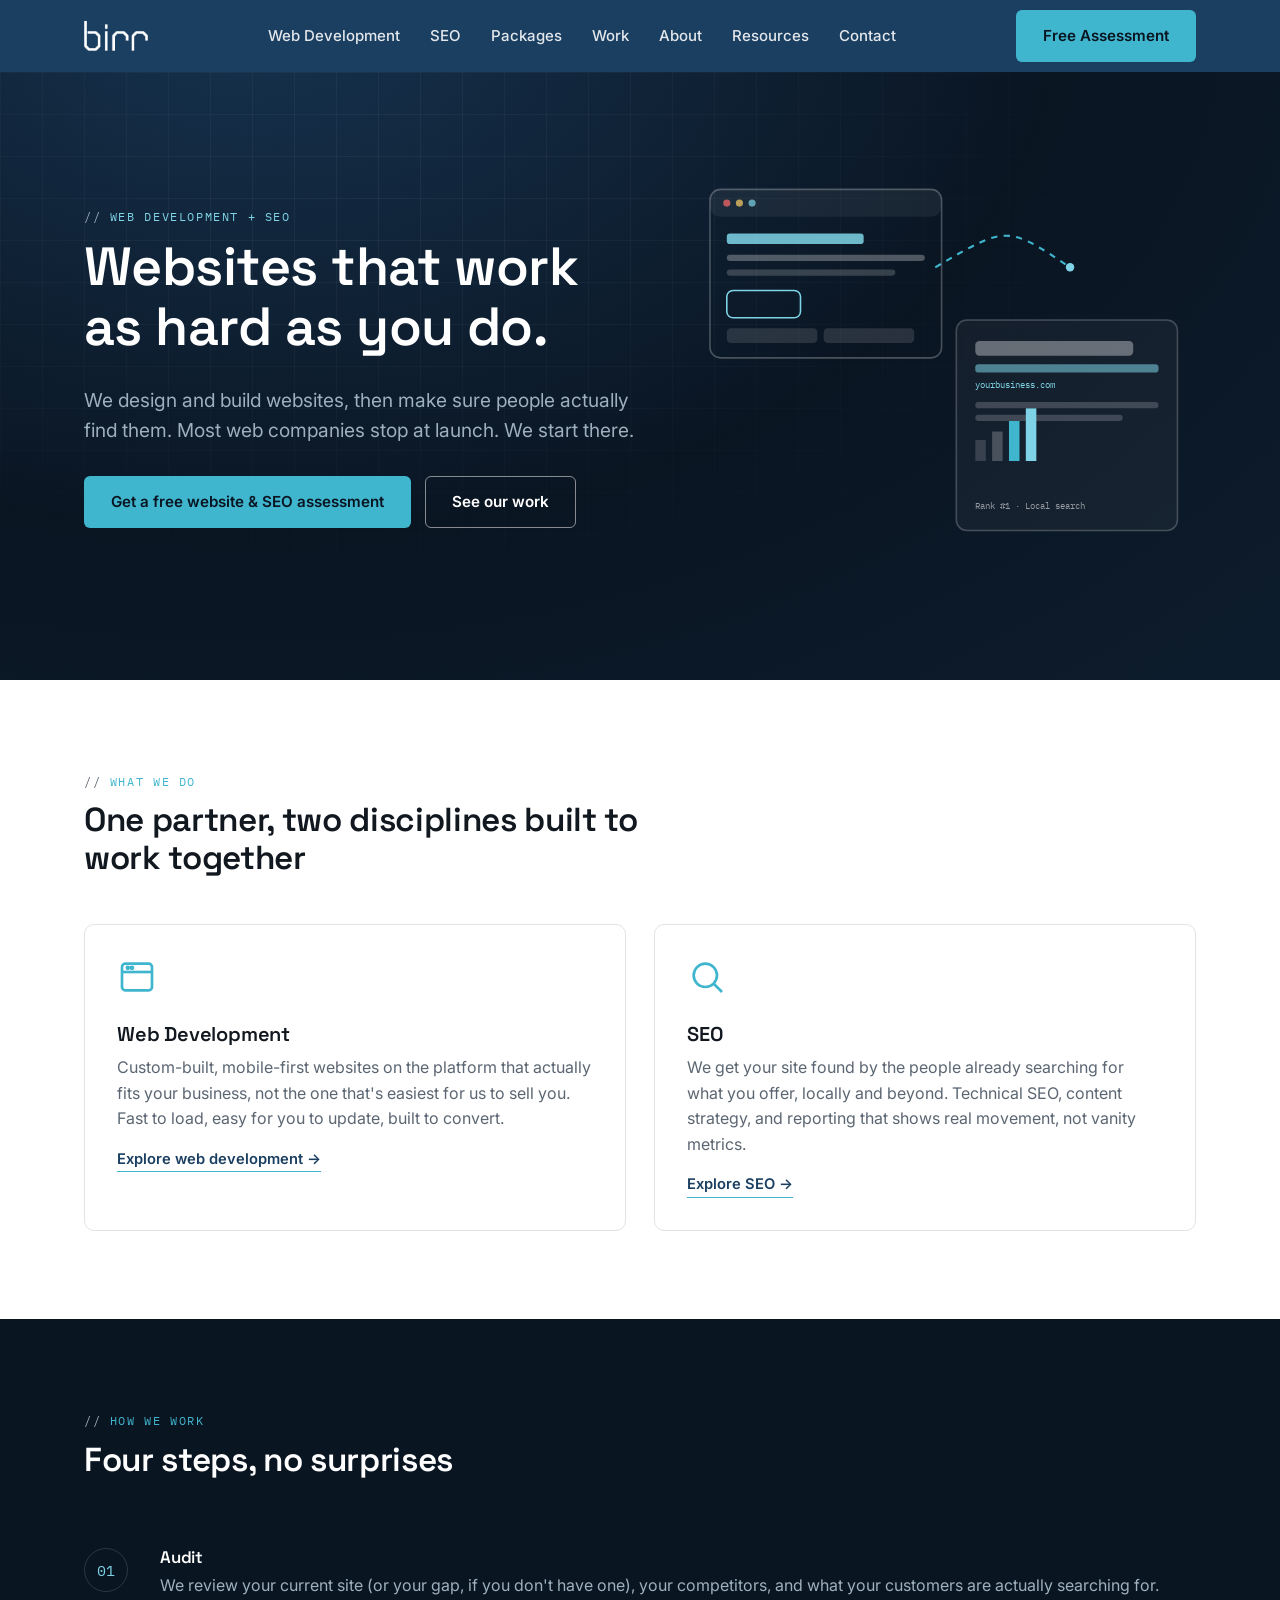
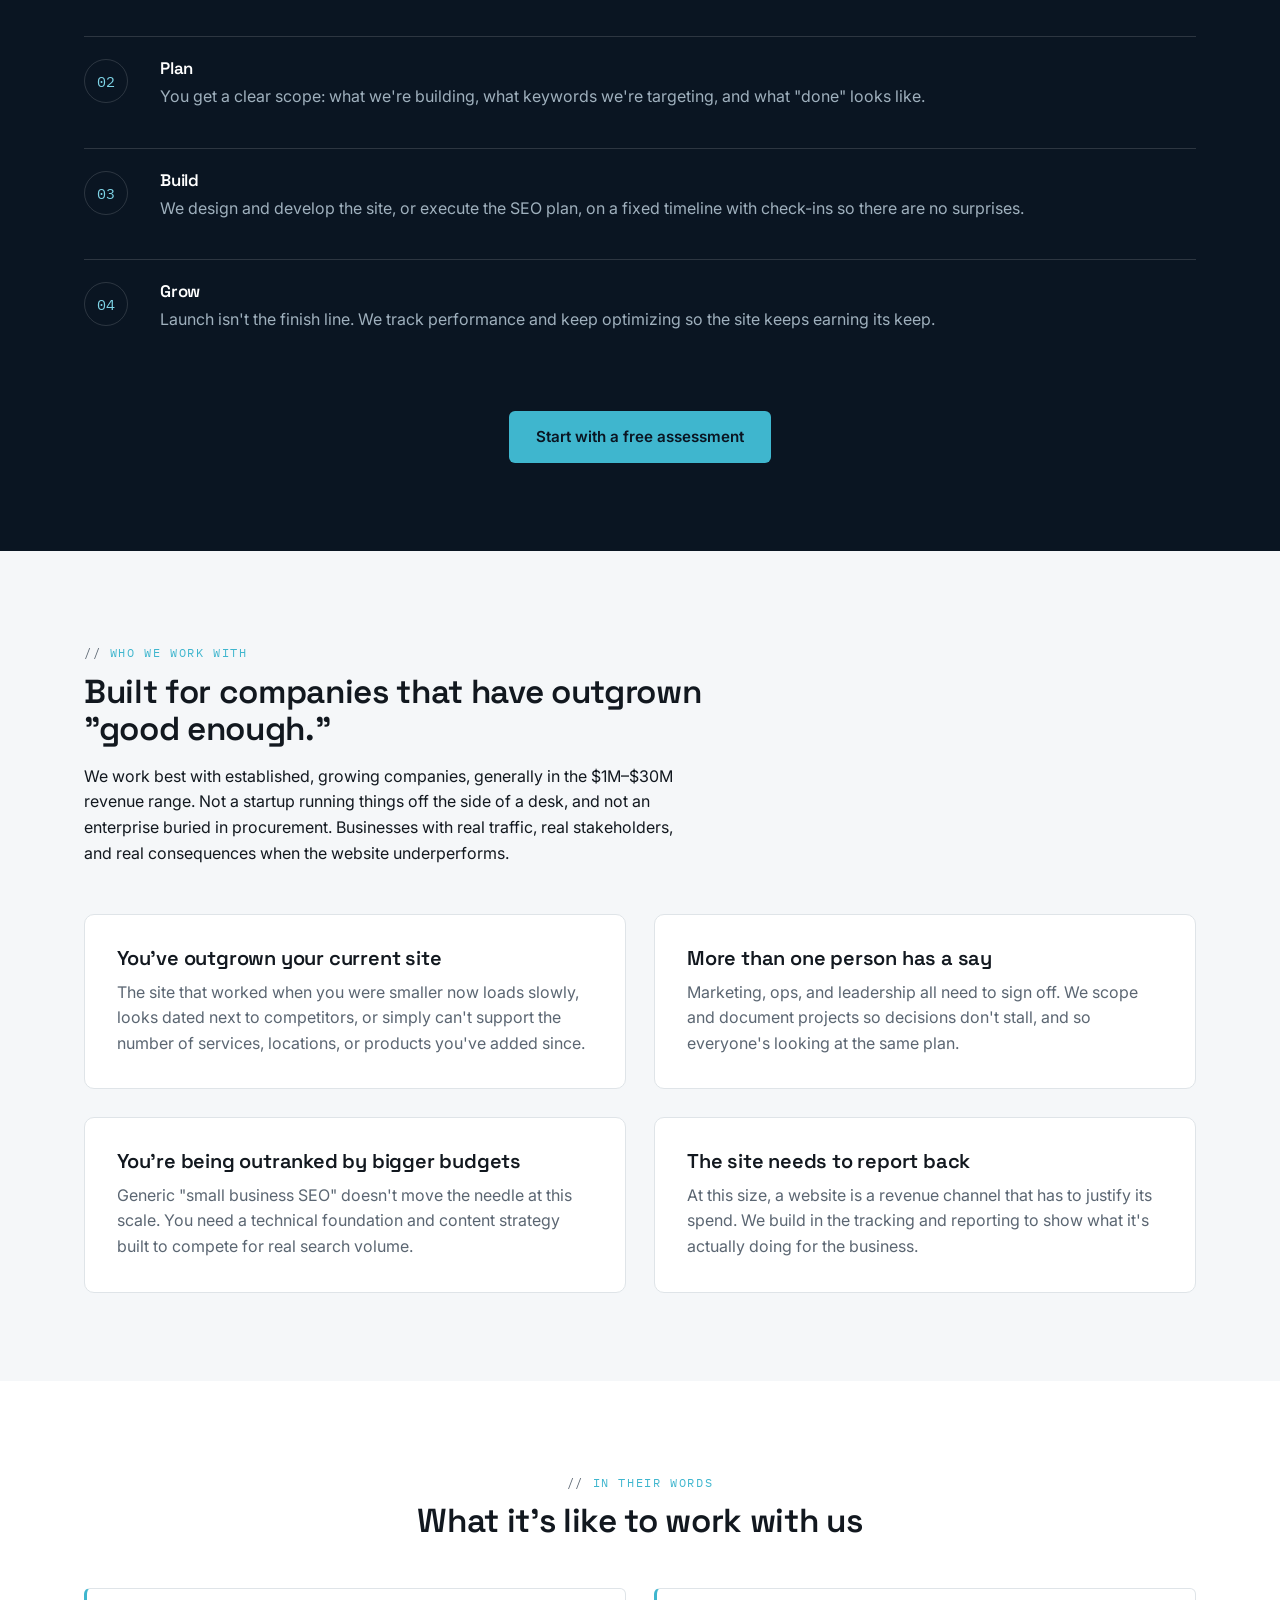
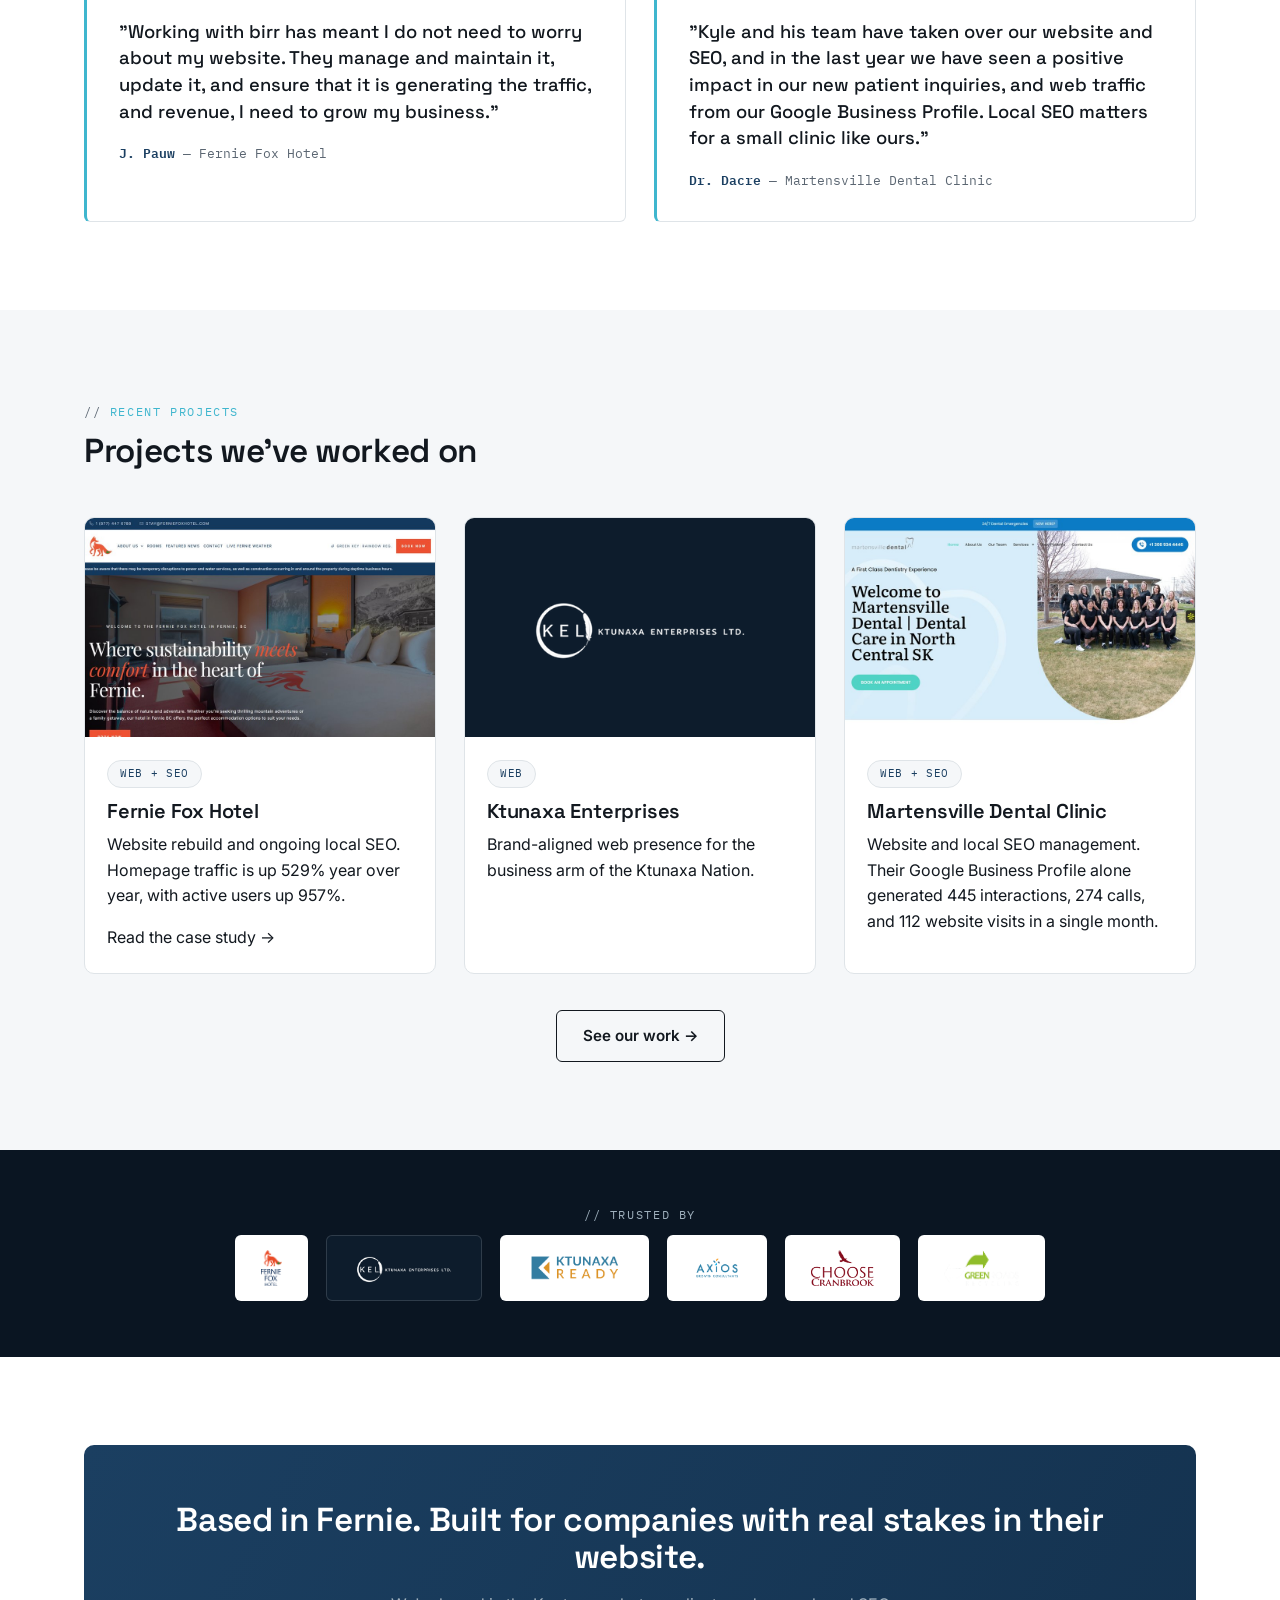
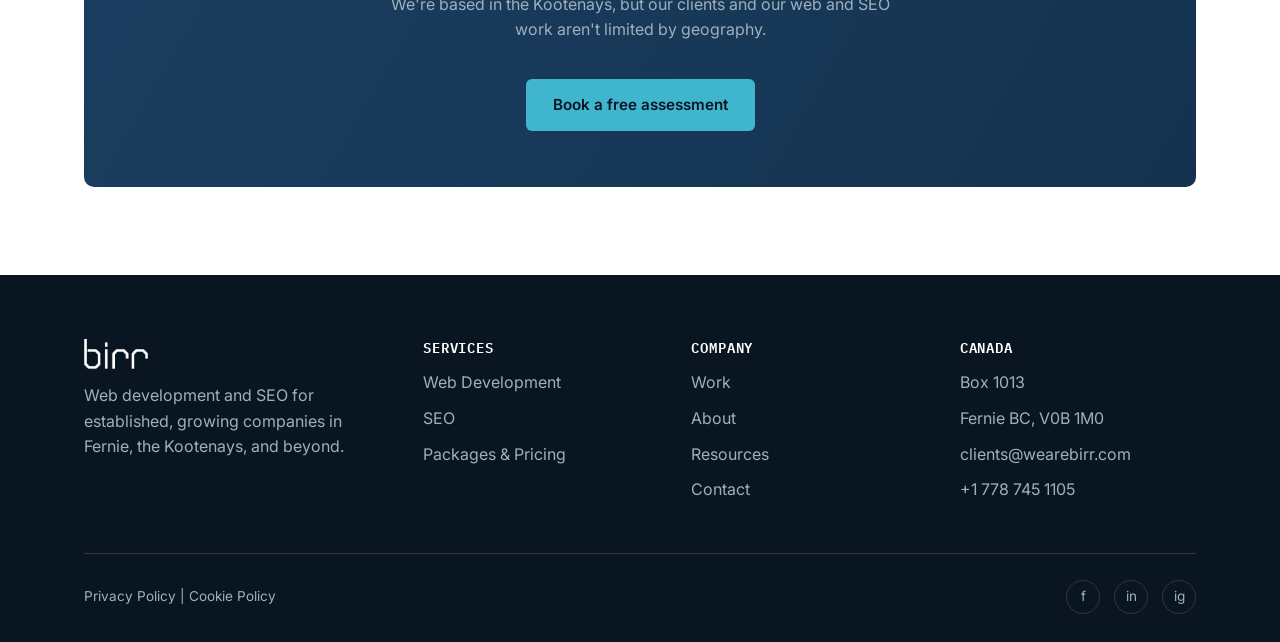
==== index.html @ 3ce80365 "initial launch" ====
<!doctype html>
<html lang="en">
<head>
<meta charset="utf-8">
<title>Website Design & SEO for Kootenay Businesses | birr</title>
<meta name="description" content="birr builds fast, conversion-ready websites and gets them ranking on Google. Web development and SEO for established, growing companies in Fernie, BC and beyond.">
<link rel="icon" type="image/png" sizes="32x32" href="images/favicon-32.png">
<link rel="icon" type="image/png" sizes="192x192" href="images/favicon-192.png">
<link rel="apple-touch-icon" href="images/favicon-192.png">
<link rel="canonical" href="https://wearebirr.com/">
<meta property="og:type" content="website">
<meta property="og:site_name" content="birr">
<meta property="og:title" content="Website Design & SEO for Kootenay Businesses | birr">
<meta property="og:description" content="birr builds fast, conversion-ready websites and gets them ranking on Google. Web development and SEO for established, growing companies in Fernie, BC and beyond.">
<meta property="og:url" content="https://wearebirr.com/">
<meta property="og:image" content="https://wearebirr.com/images/og-image.jpg">
<meta name="twitter:card" content="summary_large_image">
<meta name="twitter:title" content="Website Design & SEO for Kootenay Businesses | birr">
<meta name="twitter:description" content="birr builds fast, conversion-ready websites and gets them ranking on Google. Web development and SEO for established, growing companies in Fernie, BC and beyond.">
<meta name="twitter:image" content="https://wearebirr.com/images/og-image.jpg">
<meta name="viewport" content="width=device-width, initial-scale=1">
<link rel="preconnect" href="https://fonts.googleapis.com">
<link rel="preconnect" href="https://fonts.gstatic.com" crossorigin>
<link href="https://fonts.googleapis.com/css2?family=Space+Grotesk:wght@500;600;700&family=Inter:wght@400;500;600&family=IBM+Plex+Mono:wght@400;500&display=swap" rel="stylesheet">
<link rel="stylesheet" href="css/style.css">
<script type="application/ld+json">
{
  "@context": "https://schema.org",
  "@type": "ProfessionalService",
  "name": "birr",
  "url": "https://wearebirr.com/",
  "logo": "https://wearebirr.com/images/logo-white.png",
  "image": "https://wearebirr.com/images/og-image.jpg",
  "description": "Web development and SEO for established, growing companies in Fernie, the Kootenays, and beyond.",
  "address": {
    "@type": "PostalAddress",
    "postOfficeBoxNumber": "Box 1013",
    "addressLocality": "Fernie",
    "addressRegion": "BC",
    "postalCode": "V0B 1M0",
    "addressCountry": "CA"
  },
  "telephone": "+1-778-745-1105",
  "email": "clients@wearebirr.com",
  "areaServed": ["Fernie", "Kootenays", "British Columbia", "Canada"],
  "sameAs": [
    "https://www.facebook.com/wearebirr/",
    "https://ca.linkedin.com/company/wearebirr/",
    "https://www.instagram.com/birragency/"
  ],
  "makesOffer": [
    { "@type": "Offer", "itemOffered": { "@type": "Service", "name": "Web Development" } },
    { "@type": "Offer", "itemOffered": { "@type": "Service", "name": "SEO" } }
  ]
}
</script>
</head>
<body>

<header class="site-header">
  <div class="container">
    <a href="index.html" class="logo"><img src="images/logo-white.png" alt="birr" width="83" height="39"></a>
    <nav aria-label="Primary">
      <ul class="nav-links">
        <li><a href="web-development.html">Web Development</a></li>
        <li><a href="seo.html">SEO</a></li>
        <li><a href="packages.html">Packages</a></li>
        <li><a href="work.html">Work</a></li>
        <li><a href="about.html">About</a></li>
        <li><a href="resources.html">Resources</a></li>
        <li><a href="contact.html">Contact</a></li>
      </ul>
    </nav>
    <div class="nav-cta">
      <a href="contact.html" class="btn btn-primary">Free Assessment</a>
      <button class="nav-toggle" aria-label="Toggle menu" aria-expanded="false">
        <svg viewBox="0 0 24 24" fill="none" stroke="currentColor" stroke-width="2"><line x1="3" y1="6" x2="21" y2="6"/><line x1="3" y1="12" x2="21" y2="12"/><line x1="3" y1="18" x2="21" y2="18"/></svg>
      </button>
    </div>
  </div>
</header>

<section class="hero">
  <div class="container">
    <div class="hero-copy">
      <span class="eyebrow">Web development + SEO</span>
      <h1>Websites that work as hard as you do.</h1>
      <p class="hero-sub">We design and build websites, then make sure people actually find them. Most web companies stop at launch. We start there.</p>
      <div class="hero-actions">
        <a href="contact.html" class="btn btn-primary">Get a free website &amp; SEO assessment</a>
        <a href="work.html" class="btn btn-outline-light">See our work</a>
      </div>
    </div>
    <div class="hero-graphic">
      <!-- Signature element: a wireframe site being traced into a ranked
           search result — the visual thesis of "we build it, then we get
           it found." -->
      <svg class="build-rank-diagram" viewBox="0 0 480 380" role="img" aria-label="Diagram of a website being built and then appearing as a top search result">
        <rect x="18" y="26" width="220" height="160" rx="10" fill="none" stroke="rgba(255,255,255,0.25)" stroke-width="1.5"/>
        <rect x="18" y="26" width="220" height="26" rx="10" fill="rgba(255,255,255,0.06)"/>
        <circle cx="34" cy="39" r="3.4" fill="#ff6b6b" opacity="0.7"/>
        <circle cx="46" cy="39" r="3.4" fill="#ffd166" opacity="0.7"/>
        <circle cx="58" cy="39" r="3.4" fill="#7ed4e6" opacity="0.7"/>
        <rect x="34" y="68" width="130" height="10" rx="3" fill="#7ed4e6" opacity="0.85"/>
        <rect x="34" y="88" width="188" height="6" rx="3" fill="rgba(255,255,255,0.28)"/>
        <rect x="34" y="102" width="160" height="6" rx="3" fill="rgba(255,255,255,0.18)"/>
        <rect x="34" y="122" width="70" height="26" rx="6" fill="none" stroke="#7ed4e6" stroke-width="1.5"/>
        <rect x="34" y="158" width="86" height="14" rx="4" fill="rgba(255,255,255,0.12)"/>
        <rect x="126" y="158" width="86" height="14" rx="4" fill="rgba(255,255,255,0.12)"/>

        <path class="brd-path" d="M232 100 C 300 60, 300 60, 360 100" fill="none" stroke="#3fb6ce" stroke-width="2"/>
        <circle class="brd-pulse" cx="360" cy="100" r="4" fill="#7ed4e6"/>

        <rect x="252" y="150" width="210" height="200" rx="10" fill="rgba(255,255,255,0.04)" stroke="rgba(255,255,255,0.22)" stroke-width="1.5"/>
        <rect x="270" y="170" width="150" height="14" rx="4" fill="rgba(255,255,255,0.35)"/>
        <rect x="270" y="192" width="174" height="8" rx="3" fill="rgba(126,212,230,0.55)"/>
        <text x="270" y="215" font-family="IBM Plex Mono, monospace" font-size="9" fill="#7ed4e6">yourbusiness.com</text>
        <rect x="270" y="228" width="174" height="6" rx="3" fill="rgba(255,255,255,0.18)"/>
        <rect x="270" y="240" width="140" height="6" rx="3" fill="rgba(255,255,255,0.18)"/>

        <g transform="translate(270 264)">
          <rect y="0" width="10" height="20" fill="rgba(255,255,255,0.15)"/>
          <rect x="16" y="-8" width="10" height="28" fill="rgba(255,255,255,0.22)"/>
          <rect x="32" y="-18" width="10" height="38" fill="#3fb6ce"/>
          <rect x="48" y="-30" width="10" height="50" fill="#7ed4e6"/>
        </g>
        <text x="270" y="330" font-family="IBM Plex Mono, monospace" font-size="9" fill="rgba(255,255,255,0.55)">Rank #1 · Local search</text>
      </svg>
    </div>
  </div>
</section>

<section>
  <div class="container">
    <div class="section-head">
      <span class="eyebrow">What we do</span>
      <h2>One partner, two disciplines built to work together</h2>
    </div>
    <div class="grid grid-2">
      <div class="card">
        <svg class="card-icon" viewBox="0 0 24 24" fill="none" stroke="currentColor" stroke-width="1.6"><rect x="3" y="4" width="18" height="16" rx="2"/><line x1="3" y1="9" x2="21" y2="9"/><circle cx="6.5" cy="6.5" r="0.6" fill="currentColor"/><circle cx="9" cy="6.5" r="0.6" fill="currentColor"/></svg>
        <h3>Web Development</h3>
        <p>Custom-built, mobile-first websites on the platform that actually fits your business, not the one that's easiest for us to sell you. Fast to load, easy for you to update, built to convert.</p>
        <a class="card-link" href="web-development.html">Explore web development →</a>
      </div>
      <div class="card">
        <svg class="card-icon" viewBox="0 0 24 24" fill="none" stroke="currentColor" stroke-width="1.6"><circle cx="11" cy="11" r="7"/><line x1="21" y1="21" x2="16.2" y2="16.2"/></svg>
        <h3>SEO</h3>
        <p>We get your site found by the people already searching for what you offer, locally and beyond. Technical SEO, content strategy, and reporting that shows real movement, not vanity metrics.</p>
        <a class="card-link" href="seo.html">Explore SEO →</a>
      </div>
    </div>
  </div>
</section>

<section class="dark">
  <div class="container">
    <div class="section-head">
      <span class="eyebrow">How we work</span>
      <h2>Four steps, no surprises</h2>
    </div>
    <div class="steps">
      <div class="step">
        <div class="step-num">01</div>
        <div><h3>Audit</h3><p>We review your current site (or your gap, if you don't have one), your competitors, and what your customers are actually searching for.</p></div>
      </div>
      <div class="step">
        <div class="step-num">02</div>
        <div><h3>Plan</h3><p>You get a clear scope: what we're building, what keywords we're targeting, and what "done" looks like.</p></div>
      </div>
      <div class="step">
        <div class="step-num">03</div>
        <div><h3>Build</h3><p>We design and develop the site, or execute the SEO plan, on a fixed timeline with check-ins so there are no surprises.</p></div>
      </div>
      <div class="step">
        <div class="step-num">04</div>
        <div><h3>Grow</h3><p>Launch isn't the finish line. We track performance and keep optimizing so the site keeps earning its keep.</p></div>
      </div>
    </div>
    <div class="text-center" style="margin-top:40px;">
      <a href="contact.html" class="btn btn-primary">Start with a free assessment</a>
    </div>
  </div>
</section>

<section class="surface">
  <div class="container">
    <div class="section-head">
      <span class="eyebrow">Who we work with</span>
      <h2>Built for companies that have outgrown "good enough."</h2>
      <p>We work best with established, growing companies, generally in the $1M–$30M revenue range. Not a startup running things off the side of a desk, and not an enterprise buried in procurement. Businesses with real traffic, real stakeholders, and real consequences when the website underperforms.</p>
    </div>
    <div class="grid grid-2">
      <div class="card">
        <h3>You've outgrown your current site</h3>
        <p>The site that worked when you were smaller now loads slowly, looks dated next to competitors, or simply can't support the number of services, locations, or products you've added since.</p>
      </div>
      <div class="card">
        <h3>More than one person has a say</h3>
        <p>Marketing, ops, and leadership all need to sign off. We scope and document projects so decisions don't stall, and so everyone's looking at the same plan.</p>
      </div>
      <div class="card">
        <h3>You're being outranked by bigger budgets</h3>
        <p>Generic "small business SEO" doesn't move the needle at this scale. You need a technical foundation and content strategy built to compete for real search volume.</p>
      </div>
      <div class="card">
        <h3>The site needs to report back</h3>
        <p>At this size, a website is a revenue channel that has to justify its spend. We build in the tracking and reporting to show what it's actually doing for the business.</p>
      </div>
    </div>
  </div>
</section>

<section>
  <div class="container">
    <div class="section-head center">
      <span class="eyebrow">In their words</span>
      <h2>What it's like to work with us</h2>
    </div>
    <div class="grid grid-2">
      <div class="testimonial">
        <blockquote>"Working with birr has meant I do not need to worry about my website. They manage and maintain it, update it, and ensure that it is generating the traffic, and revenue, I need to grow my business."</blockquote>
        <cite><strong>J. Pauw</strong> — Fernie Fox Hotel</cite>
      </div>
      <div class="testimonial">
        <blockquote>"Kyle and his team have taken over our website and SEO, and in the last year we have seen a positive impact in our new patient inquiries, and web traffic from our Google Business Profile. Local SEO matters for a small clinic like ours."</blockquote>
        <cite><strong>Dr. Dacre</strong> — Martensville Dental Clinic</cite>
      </div>
    </div>
  </div>
</section>

<section class="surface">
  <div class="container">
    <div class="section-head">
      <span class="eyebrow">Recent projects</span>
      <h2>Projects we've worked on</h2>
    </div>
    <div class="grid grid-3">
      <div class="project-card">
        <div class="project-thumb has-shot"><img src="images/screenshots/fernie-fox-hotel.jpg" alt="Fernie Fox Hotel website homepage"></div>
        <div class="project-body">
          <span class="tag">Web + SEO</span>
          <h3>Fernie Fox Hotel</h3>
          <p>Website rebuild and ongoing local SEO. Homepage traffic is up 529% year over year, with active users up 957%.</p>
          <a class="card-link" href="fernie-fox-hotel.html">Read the case study →</a>
        </div>
      </div>
      <div class="project-card">
        <div class="project-thumb has-logo" style="background:var(--navy-deep-2);"><img src="images/clients/ktunaxa-enterprises.png" alt="Ktunaxa Enterprises Ltd. logo"></div>
        <div class="project-body">
          <span class="tag">Web</span>
          <h3>Ktunaxa Enterprises</h3>
          <p>Brand-aligned web presence for the business arm of the Ktunaxa Nation.</p>
        </div>
      </div>
      <div class="project-card">
        <div class="project-thumb has-shot"><img src="images/screenshots/martensville-dental.jpg" alt="Martensville Dental Clinic website homepage"></div>
        <div class="project-body">
          <span class="tag">Web + SEO</span>
          <h3>Martensville Dental Clinic</h3>
          <p>Website and local SEO management. Their Google Business Profile alone generated 445 interactions, 274 calls, and 112 website visits in a single month.</p>
        </div>
      </div>
    </div>
    <div class="text-center" style="margin-top:36px;">
      <a href="work.html" class="btn btn-outline">See our work →</a>
    </div>
  </div>
</section>

<section class="dark tight">
  <div class="container">
    <p class="eyebrow text-center" style="display:block;">Trusted by</p>
    <div class="client-logos">
      <div class="client-logo-chip"><img src="images/clients/fernie-fox-hotel.png" alt="Fernie Fox Hotel"></div>
      <div class="client-logo-chip on-dark-chip"><img src="images/clients/ktunaxa-enterprises.png" alt="Ktunaxa Enterprises Ltd."></div>
      <div class="client-logo-chip"><img src="images/clients/ktunaxa-ready.png" alt="Ktunaxa Ready"></div>
      <div class="client-logo-chip"><img src="images/clients/axios.png" alt="Axios Growth Consultants"></div>
      <div class="client-logo-chip"><img src="images/clients/choose-cranbrook.png" alt="Choose Cranbrook"></div>
      <div class="client-logo-chip"><img src="images/clients/greenroads.png" alt="Green Roads"></div>
    </div>
  </div>
</section>

<section>
  <div class="container">
    <div class="cta-banner">
      <h2>Based in Fernie. Built for companies with real stakes in their website.</h2>
      <p>We're based in the Kootenays, but our clients and our web and SEO work aren't limited by geography.</p>
      <a href="contact.html" class="btn btn-primary" style="margin-top:20px;">Book a free assessment</a>
    </div>
  </div>
</section>

<footer class="site-footer">
  <div class="container">
    <div class="footer-top">
      <div class="footer-col">
        <div class="logo"><img src="images/logo-white.png" alt="birr" width="83" height="39"></div>
        <p>Web development and SEO for established, growing companies in Fernie, the Kootenays, and beyond.</p>
      </div>
      <div class="footer-col">
        <h4>Services</h4>
        <ul>
          <li><a href="web-development.html">Web Development</a></li>
          <li><a href="seo.html">SEO</a></li>
          <li><a href="packages.html">Packages &amp; Pricing</a></li>
        </ul>
      </div>
      <div class="footer-col">
        <h4>Company</h4>
        <ul>
          <li><a href="work.html">Work</a></li>
          <li><a href="about.html">About</a></li>
          <li><a href="resources.html">Resources</a></li>
          <li><a href="contact.html">Contact</a></li>
        </ul>
      </div>
      <div class="footer-col">
        <h4>Canada</h4>
        <ul>
          <li>Box 1013</li>
          <li>Fernie BC, V0B 1M0</li>
          <li><a href="mailto:clients@wearebirr.com">clients@wearebirr.com</a></li>
          <li><a href="tel:+17787451105">+1 778 745 1105</a></li>
        </ul>
      </div>
    </div>
    <div class="footer-bottom">
      <div>Privacy Policy | Cookie Policy</div>
      <div class="social-links">
        <a href="https://www.facebook.com/wearebirr/" aria-label="Facebook">f</a>
        <a href="https://ca.linkedin.com/company/wearebirr/" aria-label="LinkedIn">in</a>
        <a href="https://www.instagram.com/birragency/" aria-label="Instagram">ig</a>
      </div>
    </div>
  </div>
</footer>

<script src="js/main.js"></script>
</body>
</html>
---- css/style.css ----
/* ==========================================================================
   birr — web development & SEO
   Design tokens
   ========================================================================== */

:root {
  /* Brand colours, carried from the existing wearebirr.com palette */
  --navy-header: #1b3f61;
  --navy-header-dark: #14324f;
  --navy-deep: #0a1522;
  --navy-deep-2: #0d1c2c;
  --accent: #7ed4e6;
  --accent-strong: #3fb6ce;
  --white: #ffffff;
  --ink: #12181f;
  --muted: #5b6672;
  --muted-on-dark: #9fb0bd;
  --surface: #f5f7f9;
  --surface-2: #eef1f4;
  --border: #dfe4e8;
  --border-on-dark: rgba(255, 255, 255, 0.14);

  --font-display: "Space Grotesk", "Helvetica Neue", Arial, sans-serif;
  --font-body: "Inter", "Helvetica Neue", Arial, sans-serif;
  --font-mono: "IBM Plex Mono", "Courier New", monospace;

  --container: 1160px;
  --radius: 10px;
  --radius-sm: 6px;
}

* { box-sizing: border-box; }
html { scroll-behavior: smooth; }

@media (prefers-reduced-motion: reduce) {
  html { scroll-behavior: auto; }
  *, *::before, *::after {
    animation-duration: 0.001ms !important;
    animation-iteration-count: 1 !important;
    transition-duration: 0.001ms !important;
    scroll-behavior: auto !important;
  }
}

body {
  margin: 0;
  font-family: var(--font-body);
  color: var(--ink);
  background: var(--white);
  line-height: 1.6;
  -webkit-font-smoothing: antialiased;
}

h1, h2, h3, h4 {
  font-family: var(--font-display);
  line-height: 1.12;
  margin: 0 0 0.5em 0;
  font-weight: 600;
  letter-spacing: -0.01em;
}

h1 { font-size: clamp(2.2rem, 4.2vw, 3.4rem); }
h2 { font-size: clamp(1.6rem, 2.6vw, 2.2rem); }
h3 { font-size: 1.25rem; }

p { margin: 0 0 1em 0; }
a { color: inherit; text-decoration: none; }

img { max-width: 100%; display: block; }

.container {
  max-width: var(--container);
  margin: 0 auto;
  padding: 0 24px;
}

/* Focus visibility */
a:focus-visible,
button:focus-visible,
input:focus-visible,
textarea:focus-visible,
select:focus-visible {
  outline: 2px solid var(--accent-strong);
  outline-offset: 3px;
}

/* Eyebrow / label style — monospace, used for structural signposting */
.eyebrow {
  font-family: var(--font-mono);
  font-size: 0.72rem;
  letter-spacing: 0.14em;
  text-transform: uppercase;
  color: var(--accent-strong);
  display: inline-block;
  margin-bottom: 0.9em;
}
.eyebrow::before { content: "// "; color: var(--muted); }
section.dark .eyebrow::before { color: var(--muted-on-dark); }

/* ==========================================================================
   Buttons
   ========================================================================== */

.btn {
  display: inline-flex;
  align-items: center;
  justify-content: center;
  gap: 8px;
  font-family: var(--font-body);
  font-weight: 600;
  font-size: 0.95rem;
  padding: 13px 26px;
  border-radius: var(--radius-sm);
  border: 1.5px solid transparent;
  cursor: pointer;
  transition: transform 0.15s ease, background 0.15s ease, border-color 0.15s ease, color 0.15s ease;
  white-space: nowrap;
}
.btn:hover { transform: translateY(-1px); }

.btn-primary {
  background: var(--accent-strong);
  color: var(--navy-deep);
}
.btn-primary:hover { background: var(--accent); }

.btn-outline {
  background: transparent;
  border-color: var(--ink);
  color: var(--ink);
}
.btn-outline:hover { border-color: var(--navy-header); background: var(--surface); }

.btn-outline-light {
  background: transparent;
  border-color: rgba(255,255,255,0.5);
  color: var(--white);
}
.btn-outline-light:hover { border-color: var(--white); background: rgba(255,255,255,0.08); }

.btn-block { width: 100%; }

/* ==========================================================================
   Header / nav
   ========================================================================== */

.site-header {
  background: var(--navy-header);
  position: sticky;
  top: 0;
  z-index: 50;
}
.site-header .container {
  display: flex;
  align-items: center;
  justify-content: space-between;
  height: 72px;
}

.logo {
  display: inline-flex;
  align-items: center;
}
.logo img {
  height: 30px;
  width: auto;
  display: block;
}

.nav-links {
  display: flex;
  align-items: center;
  gap: 30px;
  list-style: none;
  margin: 0;
  padding: 0;
}
.nav-links a {
  color: rgba(255,255,255,0.88);
  font-size: 0.94rem;
  font-weight: 500;
  transition: color 0.15s ease;
}
.nav-links a:hover,
.nav-links a[aria-current="page"] { color: var(--accent); }

.nav-cta { display: flex; align-items: center; gap: 18px; }

.nav-toggle {
  display: none;
  background: none;
  border: none;
  color: var(--white);
  cursor: pointer;
  padding: 6px;
}
.nav-toggle svg { width: 26px; height: 26px; }

@media (max-width: 880px) {
  .nav-links {
    position: absolute;
    top: 72px;
    left: 0;
    right: 0;
    background: var(--navy-header-dark);
    flex-direction: column;
    align-items: flex-start;
    gap: 0;
    padding: 8px 24px 20px;
    display: none;
  }
  .nav-links.open { display: flex; }
  .nav-links li { width: 100%; padding: 12px 0; border-bottom: 1px solid rgba(255,255,255,0.08); }
  .nav-cta .btn-primary { display: none; }
  .nav-toggle { display: inline-flex; }
}

/* ==========================================================================
   Hero (tech-forward, graphic-led, no photography)
   ========================================================================== */

.hero {
  background: radial-gradient(ellipse at 20% -10%, #16324e 0%, var(--navy-deep) 55%, var(--navy-deep-2) 100%);
  color: var(--white);
  position: relative;
  overflow: hidden;
  padding: 90px 0 110px;
}

.hero::before {
  content: "";
  position: absolute;
  inset: 0;
  background-image:
    linear-gradient(rgba(255,255,255,0.05) 1px, transparent 1px),
    linear-gradient(90deg, rgba(255,255,255,0.05) 1px, transparent 1px);
  background-size: 42px 42px;
  mask-image: radial-gradient(ellipse at 30% 20%, black 0%, transparent 65%);
  pointer-events: none;
}

.hero .container {
  position: relative;
  display: grid;
  grid-template-columns: 1.05fr 0.95fr;
  gap: 48px;
  align-items: center;
}

.hero-copy .eyebrow { color: var(--accent); }
.hero-copy .eyebrow::before { color: var(--muted-on-dark); }

.hero h1 { color: var(--white); }
.hero-sub {
  font-size: 1.2rem;
  color: var(--muted-on-dark);
  max-width: 46ch;
}
.hero-actions { display: flex; gap: 14px; margin-top: 30px; flex-wrap: wrap; }

.hero-graphic { position: relative; }

@media (max-width: 880px) {
  .hero .container { grid-template-columns: 1fr; }
  .hero-graphic { order: -1; max-width: 340px; margin: 0 auto; }
}

/* Signature diagram: browser wireframe -> search result, connected by a
   traced path. Represents "we build the site, then we get it found." */
.build-rank-diagram { width: 100%; height: auto; overflow: visible; }
.brd-path {
  stroke-dasharray: 6 6;
  animation: brd-dash 18s linear infinite;
}
@keyframes brd-dash { to { stroke-dashoffset: -240; } }
.brd-pulse { animation: brd-pulse 2.6s ease-in-out infinite; transform-origin: center; }
@keyframes brd-pulse { 0%, 100% { opacity: 0.55; } 50% { opacity: 1; } }

/* ==========================================================================
   Generic sections
   ========================================================================== */

section { padding: 88px 0; }
section.tight { padding: 56px 0; }
section.dark { background: var(--navy-deep); color: var(--white); }
section.dark h2, section.dark h3 { color: var(--white); }
section.dark p { color: var(--muted-on-dark); }
section.surface { background: var(--surface); }

.section-head { max-width: 620px; margin-bottom: 48px; }
.section-head.center { margin-left: auto; margin-right: auto; text-align: center; }

/* Two/three/four-up grids */
.grid {
  display: grid;
  gap: 28px;
}
.grid-2 { grid-template-columns: repeat(2, 1fr); }
.grid-3 { grid-template-columns: repeat(3, 1fr); }
.grid-4 { grid-template-columns: repeat(4, 1fr); }

@media (max-width: 880px) {
  .grid-2, .grid-3, .grid-4 { grid-template-columns: 1fr; }
}
@media (min-width: 881px) and (max-width: 1080px) {
  .grid-4 { grid-template-columns: repeat(2, 1fr); }
}

/* Service / feature cards */
.card {
  background: var(--white);
  border: 1px solid var(--border);
  border-radius: var(--radius);
  padding: 32px;
  transition: border-color 0.2s ease, transform 0.2s ease;
}
.card:hover { border-color: var(--accent-strong); transform: translateY(-3px); }
.card .card-icon {
  width: 40px; height: 40px;
  margin-bottom: 18px;
  color: var(--accent-strong);
}
.card h3 { margin-bottom: 10px; }
.card p { color: var(--muted); margin-bottom: 0; }
.card a.card-link {
  display: inline-block;
  margin-top: 16px;
  font-weight: 600;
  font-size: 0.92rem;
  color: var(--navy-header);
  border-bottom: 1px solid var(--accent-strong);
}

.card.on-dark { background: var(--navy-deep-2); border-color: var(--border-on-dark); }
.card.on-dark p { color: var(--muted-on-dark); }
.card.on-dark a.card-link { color: var(--accent); }

/* Numbered process steps */
.steps { counter-reset: step; }
.step {
  display: grid;
  grid-template-columns: 56px 1fr;
  gap: 20px;
  padding: 22px 0;
  border-bottom: 1px solid var(--border-on-dark);
}
.step:last-child { border-bottom: none; }
.step-num {
  font-family: var(--font-mono);
  font-size: 0.95rem;
  color: var(--accent);
  border: 1px solid var(--border-on-dark);
  border-radius: 50%;
  width: 44px; height: 44px;
  display: flex; align-items: center; justify-content: center;
}
.step h3 { margin-bottom: 6px; font-size: 1.05rem; }

/* CTA banner */
.cta-banner {
  background: linear-gradient(120deg, var(--navy-header) 0%, var(--navy-header-dark) 100%);
  color: var(--white);
  border-radius: var(--radius);
  padding: 56px;
  text-align: center;
}
.cta-banner h2 { color: var(--white); }
.cta-banner p { color: var(--muted-on-dark); max-width: 52ch; margin-left: auto; margin-right: auto; }

/* Pricing table */
.pricing-table { width: 100%; border-collapse: collapse; }
.pricing-table th, .pricing-table td {
  border: 1px solid var(--border);
  padding: 18px;
  text-align: left;
  vertical-align: top;
}
.pricing-table thead th {
  background: var(--navy-deep);
  color: var(--white);
  font-family: var(--font-display);
}
.pricing-table td.price { font-family: var(--font-mono); font-size: 1.1rem; color: var(--navy-header); }
.pricing-table tbody tr:nth-child(odd) { background: var(--surface); }

@media (max-width: 700px) {
  .pricing-table, .pricing-table thead, .pricing-table tbody, .pricing-table th, .pricing-table td, .pricing-table tr { display: block; }
  .pricing-table thead { display: none; }
  .pricing-table tr { margin-bottom: 20px; border: 1px solid var(--border); border-radius: var(--radius-sm); overflow: hidden; }
  .pricing-table td { border: none; border-bottom: 1px solid var(--border); }
  .pricing-table td::before { content: attr(data-label); display: block; font-family: var(--font-mono); font-size: 0.7rem; color: var(--muted); text-transform: uppercase; letter-spacing: 0.08em; margin-bottom: 4px; }
}

/* FAQ */
.faq-item { border-bottom: 1px solid var(--border); padding: 22px 0; }
.faq-item summary {
  cursor: pointer;
  font-family: var(--font-display);
  font-weight: 600;
  font-size: 1.05rem;
  list-style: none;
  display: flex;
  justify-content: space-between;
  align-items: center;
}
.faq-item summary::-webkit-details-marker { display: none; }
.faq-item summary::after {
  content: "+";
  font-family: var(--font-mono);
  font-size: 1.4rem;
  color: var(--accent-strong);
  margin-left: 20px;
  transition: transform 0.2s ease;
}
.faq-item[open] summary::after { transform: rotate(45deg); }
.faq-item p { margin-top: 14px; color: var(--muted); }

/* Client logo bar */
.client-logos {
  display: flex;
  flex-wrap: wrap;
  gap: 18px;
  align-items: center;
  justify-content: center;
}
.client-logo-chip {
  background: var(--white);
  border-radius: var(--radius-sm);
  padding: 14px 26px;
  height: 66px;
  display: flex;
  align-items: center;
  justify-content: center;
}
.client-logo-chip img {
  max-height: 36px;
  max-width: 140px;
  width: auto;
  height: auto;
  display: block;
}
.client-logo-chip.on-dark-chip {
  background: var(--navy-deep-2);
  border: 1px solid var(--border-on-dark);
}

/* Real client logo shown inside a project thumbnail, in lieu of a full
   site screenshot */
.project-thumb.has-logo {
  background: var(--surface-2);
  padding: 30px;
}
.project-thumb.has-logo img {
  max-width: 78%;
  max-height: 72%;
  width: auto;
  height: auto;
}

/* Real site screenshot inside a project thumbnail */
.project-thumb.has-shot {
  padding: 0;
  overflow: hidden;
}
.project-thumb.has-shot img {
  width: 100%;
  height: 100%;
  object-fit: cover;
  object-position: top;
  display: block;
}

/* Project showcase cards (Work page) */
.project-card {
  border: 1px solid var(--border);
  border-radius: var(--radius);
  overflow: hidden;
  background: var(--white);
}
.project-thumb {
  aspect-ratio: 16 / 10;
  background:
    linear-gradient(135deg, var(--surface-2) 25%, transparent 25%) -8px 0/16px 16px,
    linear-gradient(225deg, var(--surface-2) 25%, transparent 25%) -8px 0/16px 16px,
    linear-gradient(315deg, var(--surface-2) 25%, transparent 25%) 0px 0/16px 16px,
    linear-gradient(45deg, var(--surface-2) 25%, var(--surface) 25%) 0px 0/16px 16px;
  display: flex;
  align-items: center;
  justify-content: center;
  color: var(--muted);
  font-family: var(--font-mono);
  font-size: 0.8rem;
  text-align: center;
  padding: 16px;
}
.project-body { padding: 22px; }
.tag {
  display: inline-block;
  font-family: var(--font-mono);
  font-size: 0.7rem;
  letter-spacing: 0.06em;
  text-transform: uppercase;
  background: var(--surface);
  border: 1px solid var(--border);
  border-radius: 20px;
  padding: 4px 12px;
  margin-bottom: 12px;
  color: var(--navy-header);
}

/* Forms */
.form-field { margin-bottom: 20px; }
.form-field label {
  display: block;
  font-weight: 600;
  font-size: 0.88rem;
  margin-bottom: 6px;
}
.form-field input,
.form-field select,
.form-field textarea {
  width: 100%;
  padding: 12px 14px;
  border: 1.5px solid var(--border);
  border-radius: var(--radius-sm);
  font-family: var(--font-body);
  font-size: 0.96rem;
  background: var(--white);
  color: var(--ink);
}
.form-field textarea { resize: vertical; min-height: 120px; }
.form-field input:focus,
.form-field select:focus,
.form-field textarea:focus {
  outline: 2px solid var(--accent-strong);
  outline-offset: 1px;
  border-color: var(--accent-strong);
}
.form-field input[aria-invalid="true"],
.form-field textarea[aria-invalid="true"] {
  border-color: #d64545;
}
.field-error {
  display: block;
  margin-top: 6px;
  font-size: 0.82rem;
  color: #c53030;
}

/* Contact form submit status (Formspree AJAX response) */
.form-status {
  display: none;
  border-radius: var(--radius-sm);
  padding: 16px 18px;
  margin-top: 18px;
  font-size: 0.94rem;
}
.form-status.visible { display: block; }
.form-status.success {
  background: rgba(126, 212, 230, 0.14);
  border: 1px solid var(--accent-strong);
  color: var(--navy-header);
}
.form-status.error {
  background: rgba(214, 69, 69, 0.08);
  border: 1px solid #d64545;
  color: #a83232;
}
.btn[disabled] { opacity: 0.65; cursor: not-allowed; transform: none; }

/* Testimonials */
.testimonial {
  background: var(--white);
  border: 1px solid var(--border);
  border-left: 3px solid var(--accent-strong);
  border-radius: var(--radius-sm);
  padding: 30px 32px;
}
.testimonial blockquote {
  margin: 0 0 18px 0;
  font-family: var(--font-display);
  font-size: 1.15rem;
  font-weight: 500;
  line-height: 1.45;
  color: var(--ink);
}
.testimonial cite {
  font-style: normal;
  font-family: var(--font-mono);
  font-size: 0.82rem;
  color: var(--muted);
  display: block;
}
.testimonial cite strong { color: var(--navy-header); font-weight: 600; }
section.dark .testimonial { background: var(--navy-deep-2); border-color: var(--border-on-dark); }
section.dark .testimonial blockquote { color: var(--white); }
section.dark .testimonial cite { color: var(--muted-on-dark); }
section.dark .testimonial cite strong { color: var(--accent); }

/* Case study stat callouts */
.stat-card {
  text-align: center;
  padding: 28px 18px;
  border: 1px solid var(--border);
  border-radius: var(--radius);
  background: var(--white);
}
.stat-card .stat-number {
  font-family: var(--font-display);
  font-size: 2.1rem;
  font-weight: 700;
  color: var(--navy-header);
  line-height: 1;
  margin-bottom: 8px;
}
.stat-card .stat-number .delta {
  display: block;
  font-family: var(--font-mono);
  font-size: 0.78rem;
  font-weight: 500;
  color: var(--accent-strong);
  margin-top: 6px;
}
.stat-card .stat-label {
  font-size: 0.86rem;
  color: var(--muted);
}
section.dark .stat-card { background: var(--navy-deep-2); border-color: var(--border-on-dark); }
section.dark .stat-card .stat-number { color: var(--white); }
section.dark .stat-card .stat-label { color: var(--muted-on-dark); }

.case-study-quote-block {
  border-left: 3px solid var(--accent-strong);
  padding-left: 24px;
  margin: 0;
}
.case-study-quote-block p {
  font-family: var(--font-display);
  font-size: 1.4rem;
  font-weight: 500;
  line-height: 1.4;
  color: var(--ink);
}
.case-study-quote-block cite {
  font-style: normal;
  font-family: var(--font-mono);
  font-size: 0.85rem;
  color: var(--muted);
}

.contact-card {
  background: var(--navy-deep);
  color: var(--white);
  border-radius: var(--radius);
  padding: 34px;
}
.contact-card h3 { color: var(--white); }
.contact-card p { color: var(--muted-on-dark); }
.contact-line { display: flex; gap: 12px; margin-bottom: 14px; font-size: 0.96rem; }
.contact-line svg { flex-shrink: 0; color: var(--accent); width: 20px; height: 20px; margin-top: 2px; }

/* Breadcrumb-ish page intro band */
.page-intro {
  background: var(--surface);
  padding: 54px 0;
  border-bottom: 1px solid var(--border);
}
.page-intro .eyebrow { color: var(--accent-strong); }

/* Footer */
.site-footer {
  background: var(--navy-deep);
  color: var(--muted-on-dark);
  padding: 64px 0 28px;
}
.footer-top {
  display: grid;
  grid-template-columns: 1.3fr 1fr 1fr 1fr;
  gap: 32px;
  padding-bottom: 40px;
  border-bottom: 1px solid var(--border-on-dark);
}
.footer-top .logo { margin-bottom: 14px; }
.footer-col h4 {
  color: var(--white);
  font-size: 0.85rem;
  letter-spacing: 0.06em;
  text-transform: uppercase;
  font-family: var(--font-mono);
  margin-bottom: 16px;
}
.footer-col ul { list-style: none; margin: 0; padding: 0; }
.footer-col li { margin-bottom: 10px; }
.footer-col a:hover { color: var(--accent); }
.footer-bottom {
  display: flex;
  justify-content: space-between;
  align-items: center;
  flex-wrap: wrap;
  gap: 12px;
  padding-top: 26px;
  font-size: 0.85rem;
}
.social-links { display: flex; gap: 14px; }
.social-links a {
  width: 34px; height: 34px;
  border: 1px solid var(--border-on-dark);
  border-radius: 50%;
  display: flex; align-items: center; justify-content: center;
  transition: border-color 0.15s ease, color 0.15s ease;
}
.social-links a:hover { border-color: var(--accent); color: var(--accent); }

@media (max-width: 880px) {
  .footer-top { grid-template-columns: 1fr 1fr; }
}
@media (max-width: 560px) {
  .footer-top { grid-template-columns: 1fr; }
}

/* Utility */
.text-center { text-align: center; }
.mt-0 { margin-top: 0; }
.mb-0 { margin-bottom: 0; }
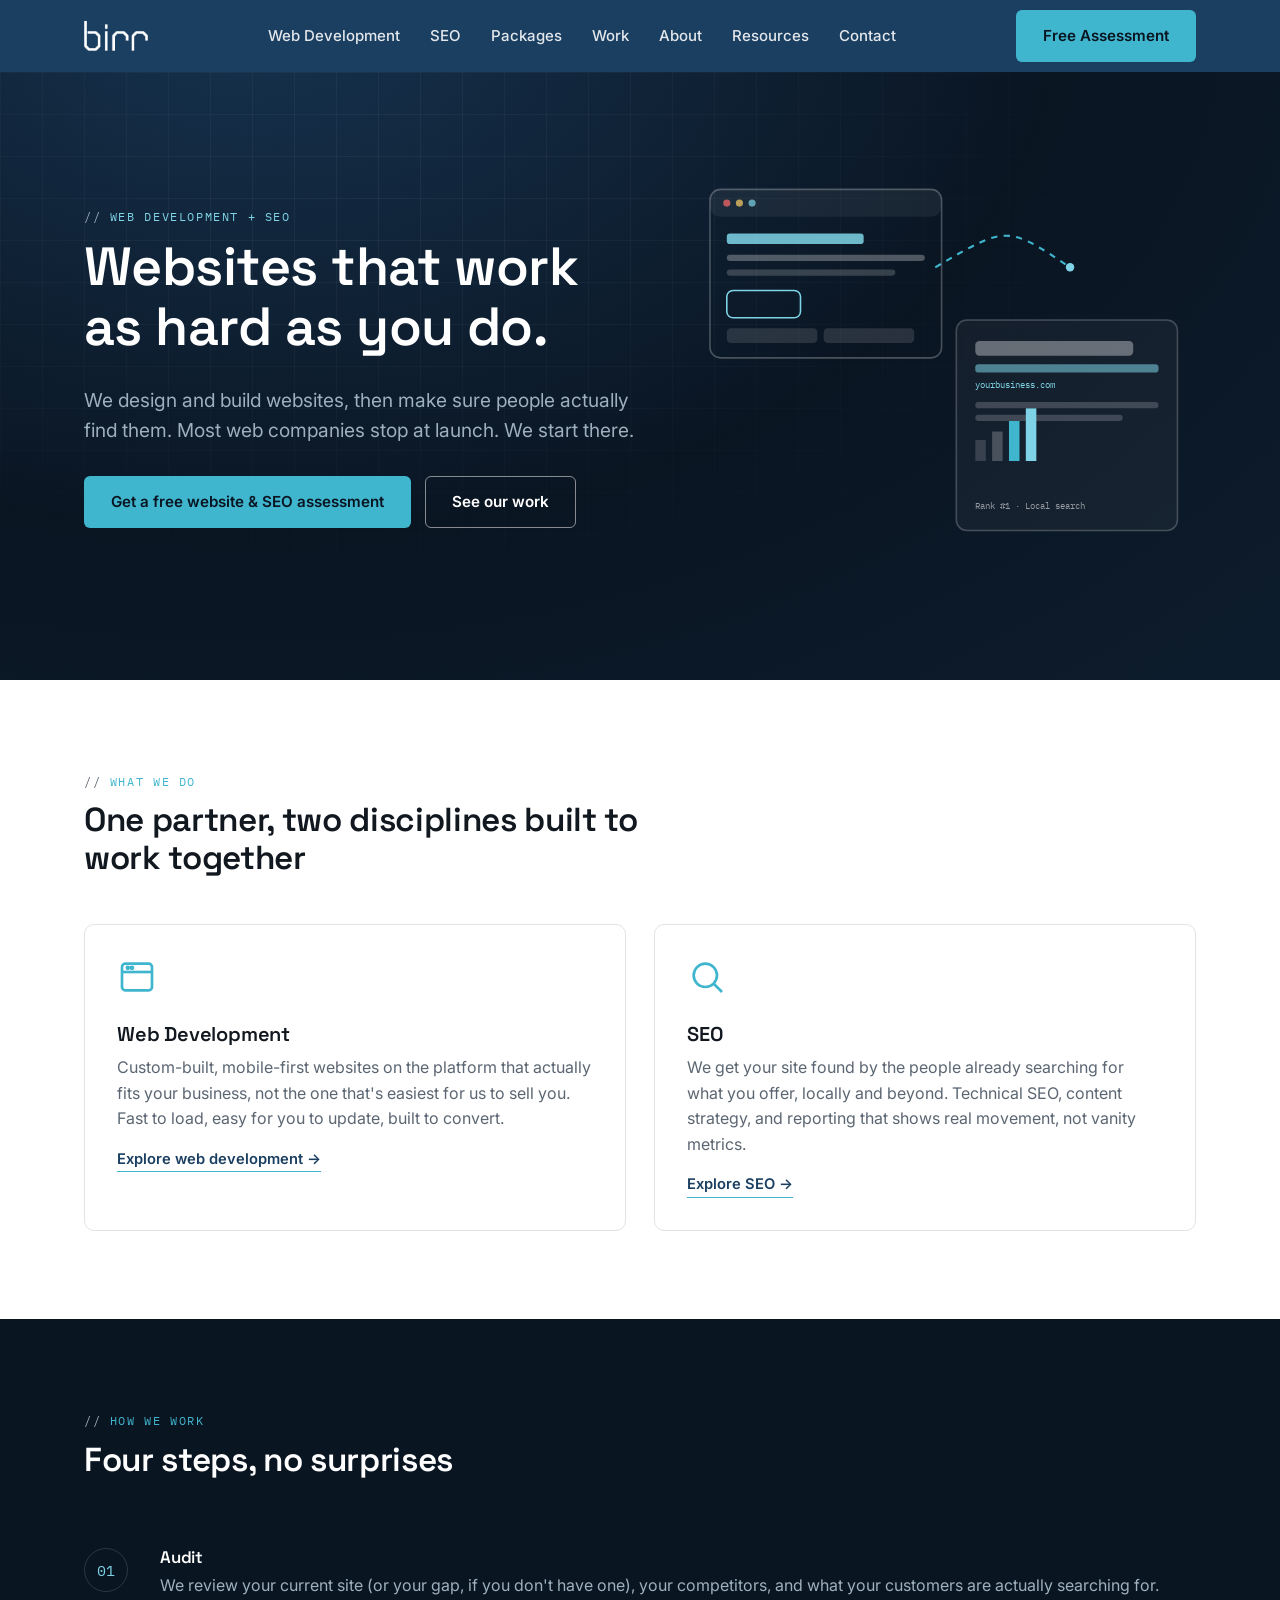
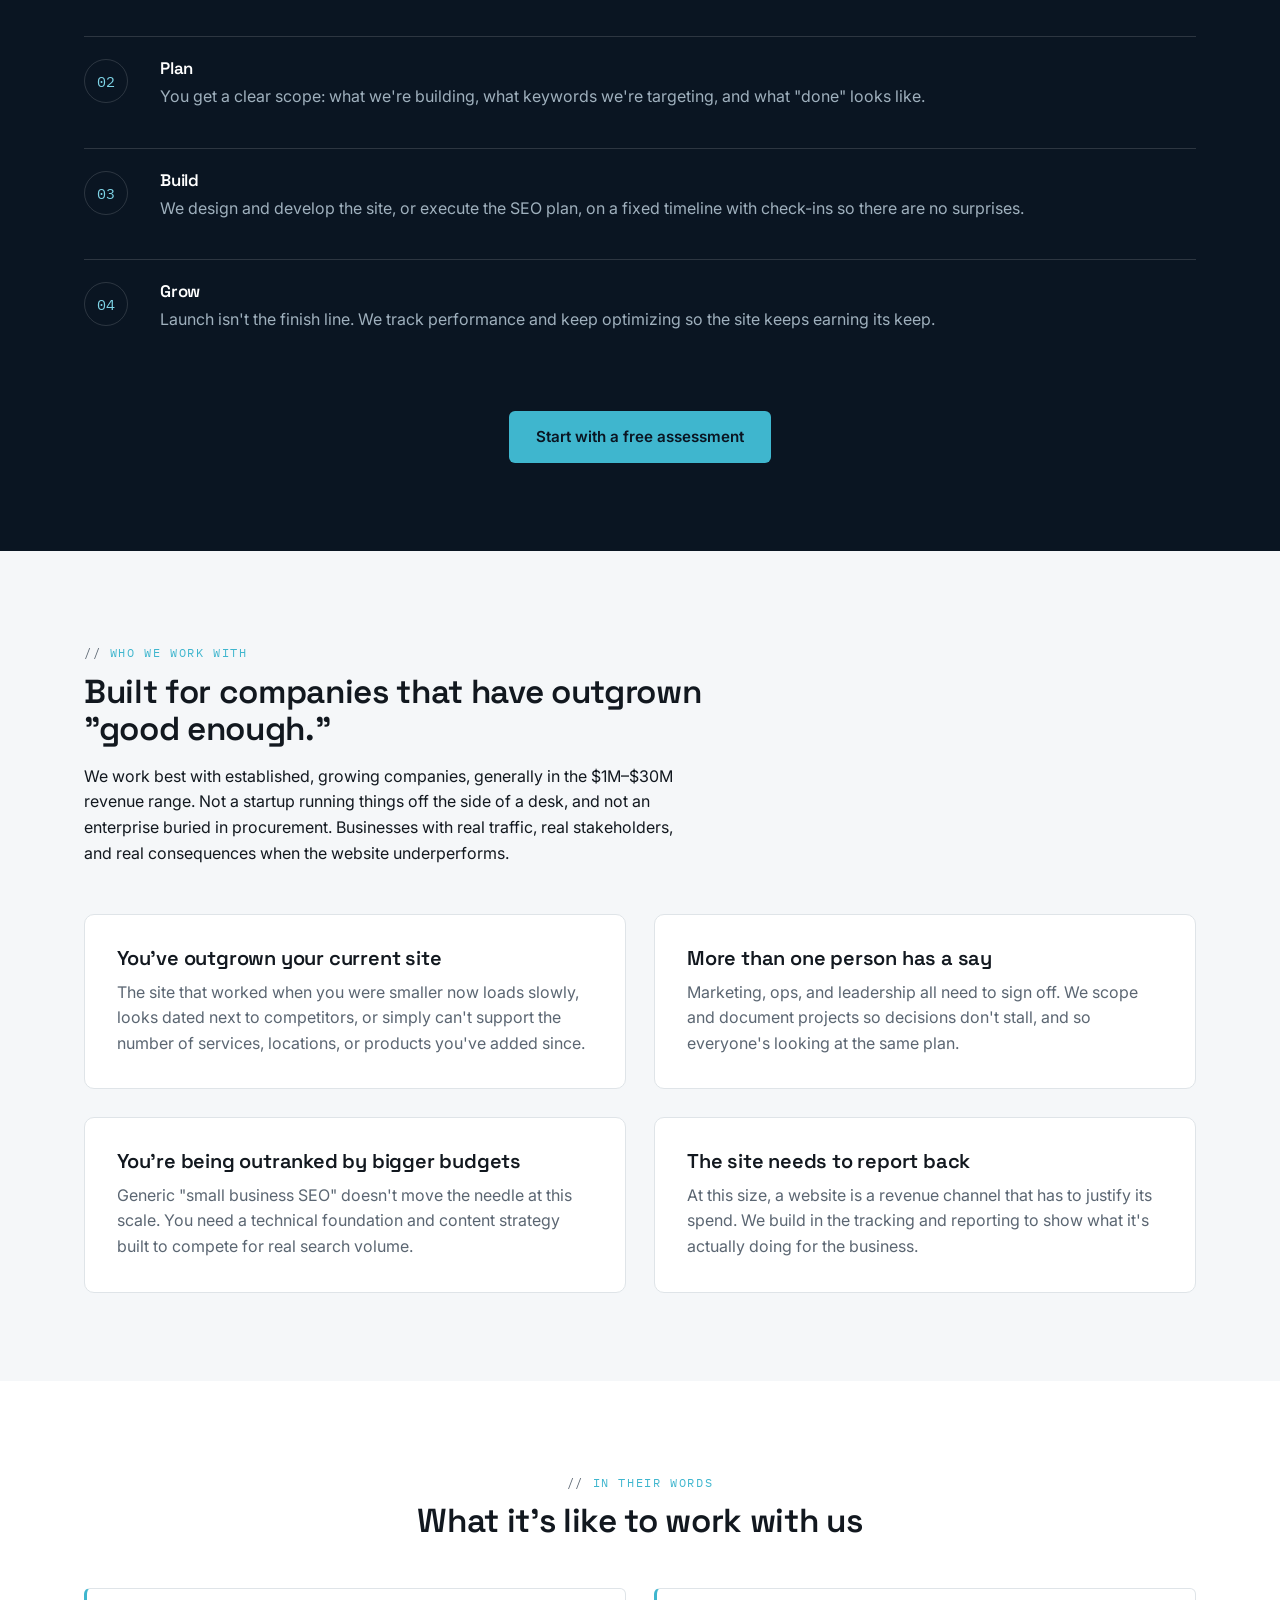
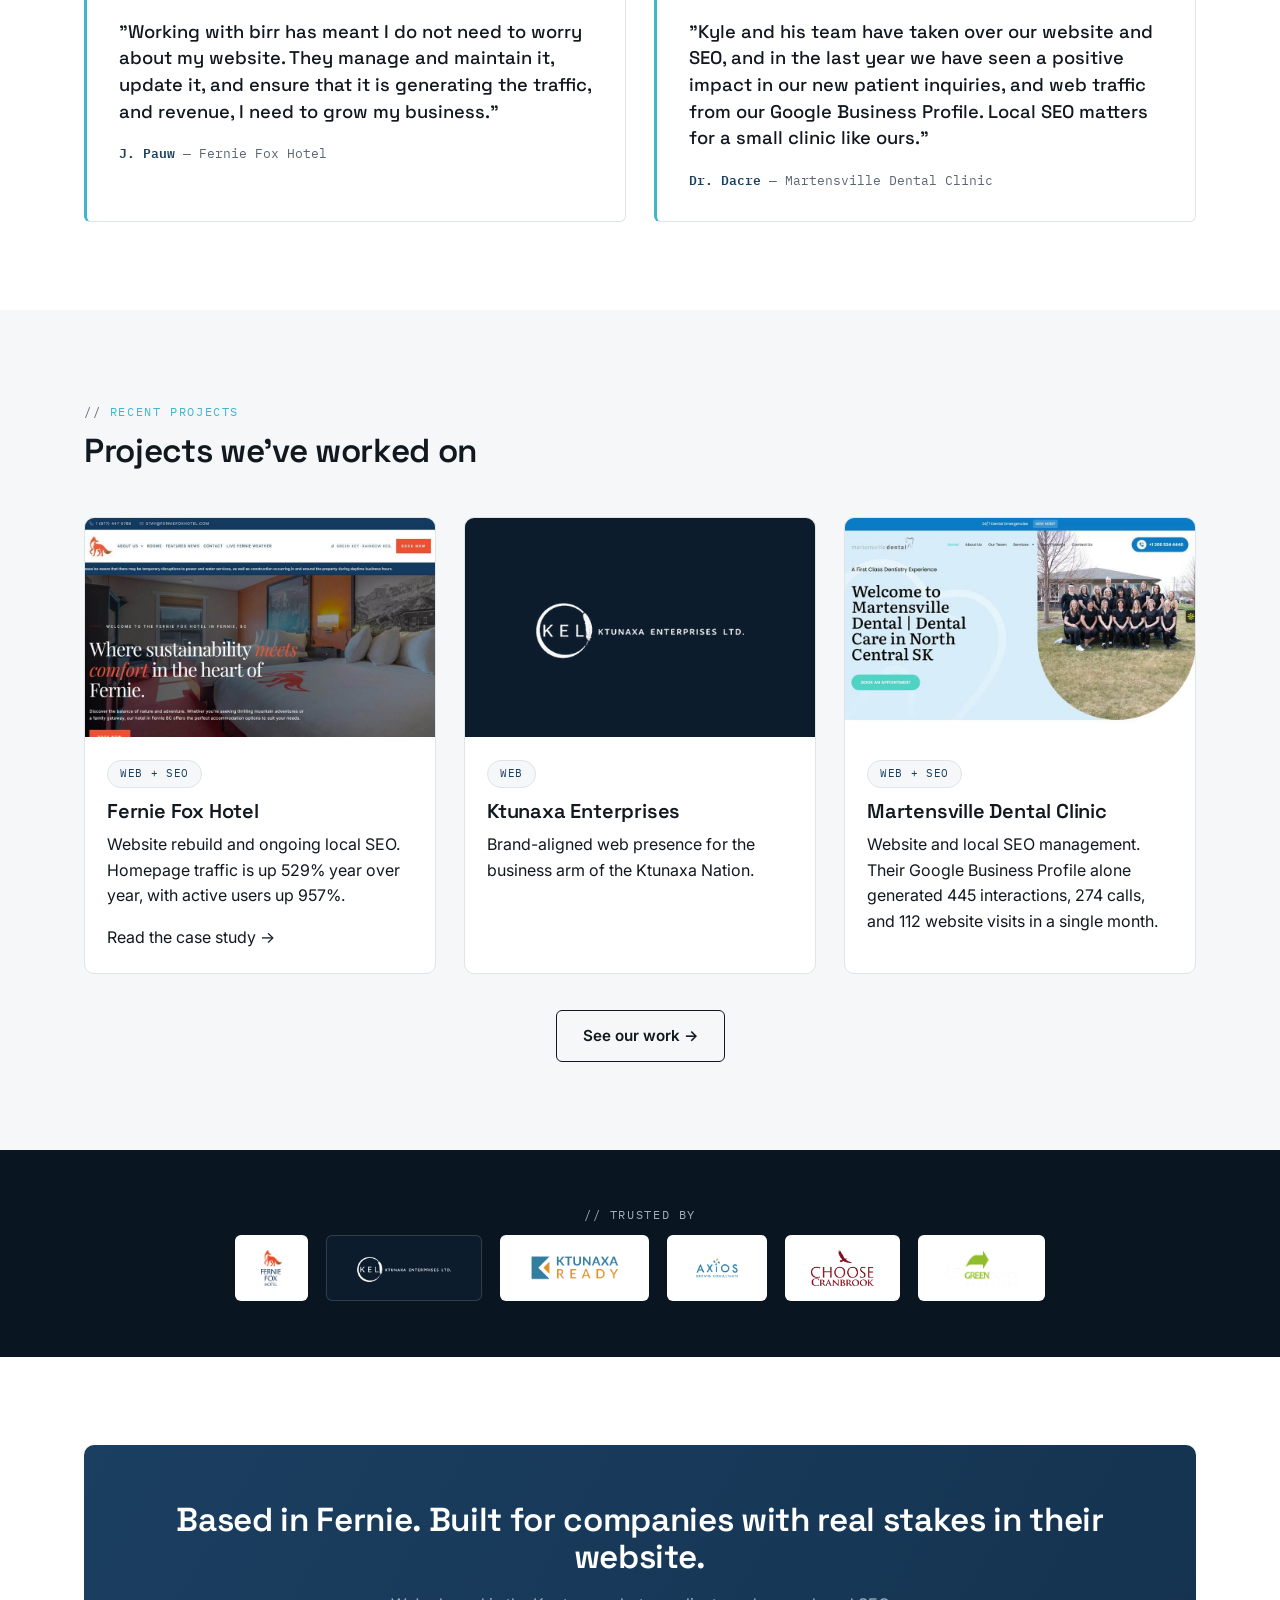
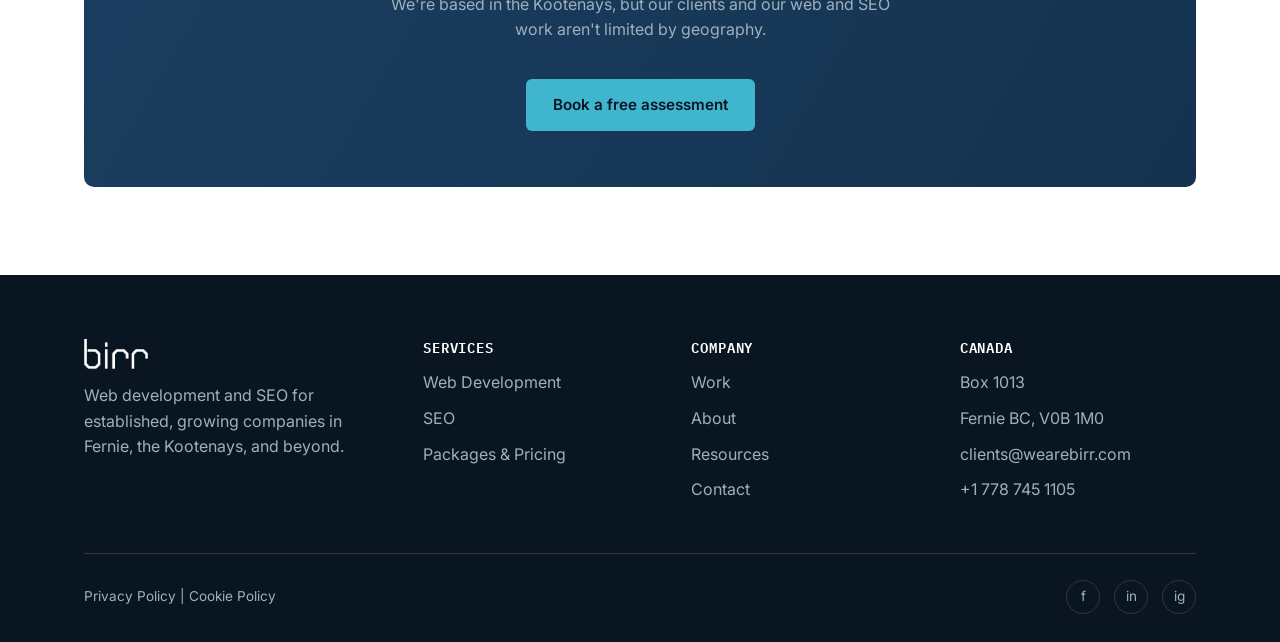
==== commit cdcbd928: "Performance Optimization" ====
--- a/index.html
+++ b/index.html
@@ -21,7 +21,8 @@
 <meta name="viewport" content="width=device-width, initial-scale=1">
 <link rel="preconnect" href="https://fonts.googleapis.com">
 <link rel="preconnect" href="https://fonts.gstatic.com" crossorigin>
-<link href="https://fonts.googleapis.com/css2?family=Space+Grotesk:wght@500;600;700&family=Inter:wght@400;500;600&family=IBM+Plex+Mono:wght@400;500&display=swap" rel="stylesheet">
+<link rel="preload" as="style" href="https://fonts.googleapis.com/css2?family=Space+Grotesk:wght@500;600;700&family=Inter:wght@400;500;600&family=IBM+Plex+Mono:wght@400;500&display=swap" onload="this.onload=null;this.rel='stylesheet'">
+<noscript><link href="https://fonts.googleapis.com/css2?family=Space+Grotesk:wght@500;600;700&family=Inter:wght@400;500;600&family=IBM+Plex+Mono:wght@400;500&display=swap" rel="stylesheet"></noscript>
 <link rel="stylesheet" href="css/style.css">
 <script type="application/ld+json">
 {
@@ -238,7 +239,7 @@
     </div>
     <div class="grid grid-3">
       <div class="project-card">
-        <div class="project-thumb has-shot"><img src="images/screenshots/fernie-fox-hotel.jpg" alt="Fernie Fox Hotel website homepage"></div>
+        <div class="project-thumb has-shot"><img src="images/screenshots/fernie-fox-hotel.jpg" alt="Fernie Fox Hotel website homepage" loading="lazy"></div>
         <div class="project-body">
           <span class="tag">Web + SEO</span>
           <h3>Fernie Fox Hotel</h3>
@@ -247,7 +248,7 @@
         </div>
       </div>
       <div class="project-card">
-        <div class="project-thumb has-logo" style="background:var(--navy-deep-2);"><img src="images/clients/ktunaxa-enterprises.png" alt="Ktunaxa Enterprises Ltd. logo"></div>
+        <div class="project-thumb has-logo" style="background:var(--navy-deep-2);"><img src="images/clients/ktunaxa-enterprises.png" alt="Ktunaxa Enterprises Ltd. logo" loading="lazy"></div>
         <div class="project-body">
           <span class="tag">Web</span>
           <h3>Ktunaxa Enterprises</h3>
@@ -255,7 +256,7 @@
         </div>
       </div>
       <div class="project-card">
-        <div class="project-thumb has-shot"><img src="images/screenshots/martensville-dental.jpg" alt="Martensville Dental Clinic website homepage"></div>
+        <div class="project-thumb has-shot"><img src="images/screenshots/martensville-dental.jpg" alt="Martensville Dental Clinic website homepage" loading="lazy"></div>
         <div class="project-body">
           <span class="tag">Web + SEO</span>
           <h3>Martensville Dental Clinic</h3>
@@ -273,12 +274,12 @@
   <div class="container">
     <p class="eyebrow text-center" style="display:block;">Trusted by</p>
     <div class="client-logos">
-      <div class="client-logo-chip"><img src="images/clients/fernie-fox-hotel.png" alt="Fernie Fox Hotel"></div>
-      <div class="client-logo-chip on-dark-chip"><img src="images/clients/ktunaxa-enterprises.png" alt="Ktunaxa Enterprises Ltd."></div>
-      <div class="client-logo-chip"><img src="images/clients/ktunaxa-ready.png" alt="Ktunaxa Ready"></div>
-      <div class="client-logo-chip"><img src="images/clients/axios.png" alt="Axios Growth Consultants"></div>
-      <div class="client-logo-chip"><img src="images/clients/choose-cranbrook.png" alt="Choose Cranbrook"></div>
-      <div class="client-logo-chip"><img src="images/clients/greenroads.png" alt="Green Roads"></div>
+      <div class="client-logo-chip"><img src="images/clients/fernie-fox-hotel.png" alt="Fernie Fox Hotel" loading="lazy"></div>
+      <div class="client-logo-chip on-dark-chip"><img src="images/clients/ktunaxa-enterprises.png" alt="Ktunaxa Enterprises Ltd." loading="lazy"></div>
+      <div class="client-logo-chip"><img src="images/clients/ktunaxa-ready.png" alt="Ktunaxa Ready" loading="lazy"></div>
+      <div class="client-logo-chip"><img src="images/clients/axios.png" alt="Axios Growth Consultants" loading="lazy"></div>
+      <div class="client-logo-chip"><img src="images/clients/choose-cranbrook.png" alt="Choose Cranbrook" loading="lazy"></div>
+      <div class="client-logo-chip"><img src="images/clients/greenroads.png" alt="Green Roads" loading="lazy"></div>
     </div>
   </div>
 </section>
@@ -297,7 +298,7 @@
   <div class="container">
     <div class="footer-top">
       <div class="footer-col">
-        <div class="logo"><img src="images/logo-white.png" alt="birr" width="83" height="39"></div>
+        <div class="logo"><img src="images/logo-white.png" alt="birr" width="83" height="39" loading="lazy"></div>
         <p>Web development and SEO for established, growing companies in Fernie, the Kootenays, and beyond.</p>
       </div>
       <div class="footer-col">
